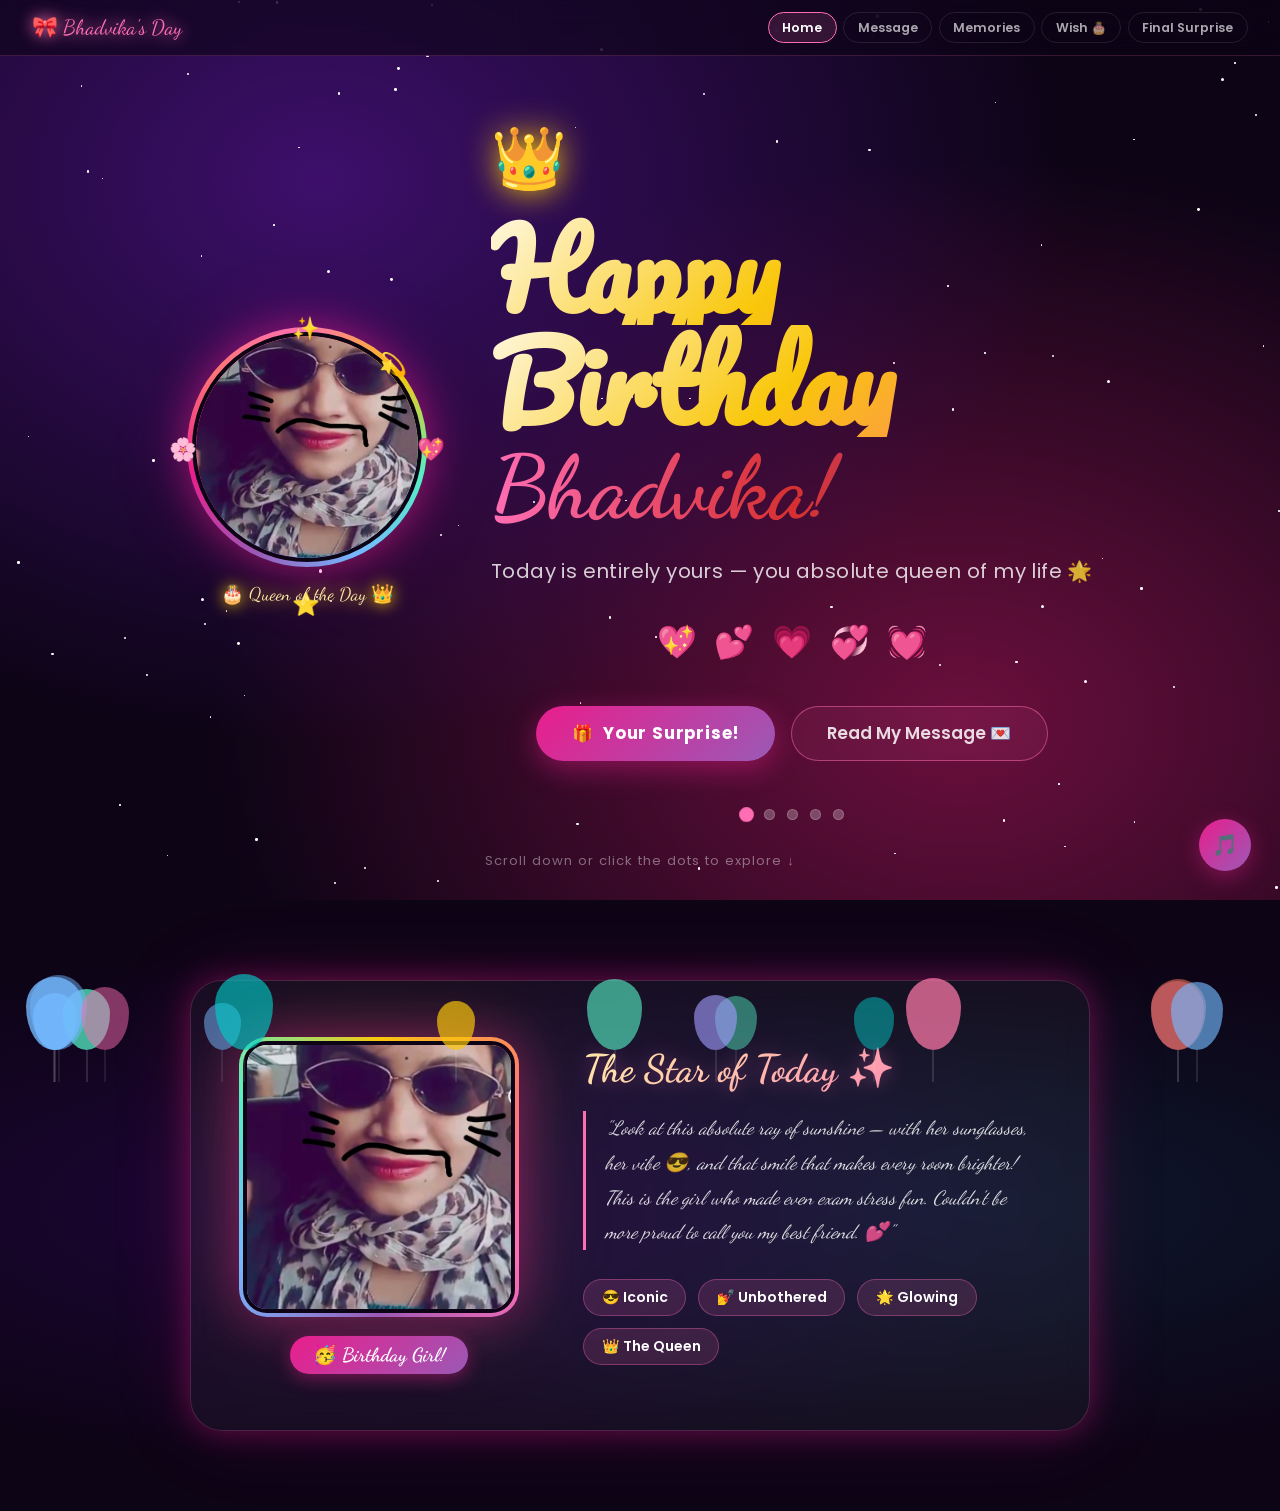
==== index.html @ 99df0515 "Initial commit for Bhadvika birthday site" ====
<!DOCTYPE html>
<html lang="en">
<head>
  <meta charset="UTF-8"/>
  <meta name="viewport" content="width=device-width, initial-scale=1.0"/>
  <title>Happy Birthday Bhadvika! 🎂</title>
  <meta name="description" content="A magical birthday surprise for the most amazing bestie — Happy Birthday Bhadvika!"/>
  <link rel="stylesheet" href="shared.css"/>
  <link rel="stylesheet" href="index.css"/>
</head>
<body>

  <!-- LOADER -->
  <div id="loader">
    <div class="cake-loader">🎂</div>
    <p class="loader-text">Preparing your surprise...</p>
    <div class="loader-bar"><div class="loader-fill"></div></div>
  </div>

  <canvas id="confettiCanvas"></canvas>
  <div class="balloons" id="balloons"></div>
  <div id="heartsOverlay"></div>

  <!-- TOP NAV -->
  <nav class="top-nav">
    <a href="index.html" class="nav-logo">🎀 Bhadvika's Day</a>
    <div class="nav-links">
      <a href="index.html"     class="nav-link active">Home</a>
      <a href="message.html"   class="nav-link">Message</a>
      <a href="memories.html"  class="nav-link">Memories</a>
      <a href="cake.html"      class="nav-link">Wish 🎂</a>
      <a href="final.html"     class="nav-link">Final Surprise</a>
    </div>
  </nav>

  <!-- HERO -->
  <section class="hero page-wrapper">
    <div class="stars-bg"></div>

    <div class="hero-layout">

      <!-- Photo frame -->
      <div class="photo-frame-wrap animate-on-scroll">
        <div class="photo-ring">
          <div class="photo-ring-inner">
            <img src="bhadvika.jpg" alt="Bhadvika" class="bhadvika-photo"/>
          </div>
        </div>
        <div class="photo-sparkles">
          <span class="ps ps1">✨</span>
          <span class="ps ps2">💖</span>
          <span class="ps ps3">⭐</span>
          <span class="ps ps4">🌸</span>
          <span class="ps ps5">💫</span>
        </div>
        <div class="photo-caption">🎂 Queen of the Day 👑</div>
      </div>

    <div class="hero-content">
      <div class="crown">👑</div>

      <h1 class="main-title">
        <span class="t-happy">Happy</span>
        <span class="t-birthday">Birthday</span>
        <span class="t-name">Bhadvika!</span>
      </h1>

      <p class="hero-sub">Today is entirely yours — you absolute queen of my life 🌟</p>

      <div class="hearts-row">
        <span>💖</span><span>💕</span><span>💗</span><span>💞</span><span>💓</span>
      </div>

      <div class="btn-group">
        <button class="cta-primary" onclick="openSurprise()">
          🎁 &nbsp;Your Surprise!
        </button>
        <a href="message.html" class="cta-secondary">
          Read My Message 💌
        </a>
      </div>

      <div class="page-dots">
        <span class="dot active"></span>
        <span class="dot" onclick="location.href='message.html'"></span>
        <span class="dot" onclick="location.href='memories.html'"></span>
        <span class="dot" onclick="location.href='cake.html'"></span>
        <span class="dot" onclick="location.href='final.html'"></span>
      </div>
    </div>
    </div><!-- end hero-layout -->

    <div class="scroll-hint">Scroll down or click the dots to explore ↓</div>
  </section>

  <!-- PHOTO SHOWCASE SECTION -->
  <section class="photo-section">
    <div class="stars-bg"></div>
    <div class="photo-showcase glass-card">
      <div class="showcase-left">
        <div class="showcase-frame">
          <div class="showcase-ring">
            <img src="bhadvika.jpg" alt="Bhadvika" class="showcase-photo"/>
          </div>
          <div class="showcase-badge">🥳 Birthday Girl!</div>
        </div>
      </div>
      <div class="showcase-right">
        <h2 class="showcase-title">The Star of Today ✨</h2>
        <p class="showcase-quote">
          "Look at this absolute ray of sunshine — with her sunglasses,
          her vibe 😎, and that smile that makes every room brighter!
          This is the girl who made even exam stress fun. Couldn't be
          more proud to call you my best friend. 💕"
        </p>
        <div class="showcase-tags">
          <span>😎 Iconic</span>
          <span>💅 Unbothered</span>
          <span>🌟 Glowing</span>
          <span>👑 The Queen</span>
        </div>
      </div>
    </div>
  </section>

  <!-- SURPRISE MODAL -->
  <div class="modal-overlay" id="modalOverlay" onclick="closeModal()">
    <div class="surprise-modal" onclick="event.stopPropagation()">
      <button class="modal-close" onclick="closeModal()">✕</button>
      <div class="modal-emoji">🎁</div>
      <h2 class="modal-title">Hey Bhadvika!</h2>
      <p class="modal-body">
        Of all the people fate could have placed in front of me during those nerve-wracking exam days,
        it chose you — and for that I'll be forever grateful to the universe. 🌌<br><br>
        You make every ordinary day feel like a celebration. You are the kind of person
        songs are written about, stories are told about, and hearts are full because of.<br><br>
        This little website is my way of screaming to the world — <strong>she deserves every beautiful thing today and always!</strong> 💕
      </p>
      <div class="modal-footer">Happy Birthday, my dearest bestie! 🎂✨💖</div>
    </div>
  </div>

  <button class="music-btn" id="musicBtn" onclick="toggleMusic()" title="Toggle Birthday Music">🎵</button>

  <script src="shared.js"></script>
  <script>
    function openSurprise() {
      document.getElementById("modalOverlay").classList.add("open");
      launchConfetti(6000);
      spawnHearts(28);
    }
    function closeModal() {
      document.getElementById("modalOverlay").classList.remove("open");
    }
    function onPageReady() {
      launchConfetti(5000);
      spawnHearts(20);
    }
    initScrollObserver();
  </script>
</body>
</html>
---- shared.css ----
/* =====================================================
   shared.css — Design Tokens + Global Components
   All 5 pages import this file.
   ===================================================== */

@import url('https://fonts.googleapis.com/css2?family=Dancing+Script:wght@600;700&family=Poppins:wght@300;400;600;700&family=Pacifico&display=swap');

*, *::before, *::after { box-sizing: border-box; margin: 0; padding: 0; }

:root {
  --pink:      #ff6eb4;
  --deep-pink: #e91e8c;
  --purple:    #9b59b6;
  --violet:    #6c3483;
  --gold:      #f9c70a;
  --soft-gold: #ffeaa7;
  --coral:     #ff7675;
  --sky:       #74b9ff;
  --mint:      #55efc4;
  --white:     #ffffff;
  --bg:        #0d0416;
  --bg2:       #1a0b2e;
  --font-fancy: 'Dancing Script', cursive;
  --font-body:  'Poppins', sans-serif;
  --font-title: 'Pacifico', cursive;
  --radius-lg:  24px;
  --radius-xl:  32px;
  --glow-pink:  0 0 30px rgba(233,30,140,0.35), 0 0 80px rgba(233,30,140,0.15);
  --glow-gold:  0 0 30px rgba(249,199,10,0.35),  0 0 80px rgba(249,199,10,0.12);
}

html { scroll-behavior: smooth; }

body {
  font-family: var(--font-body);
  background: var(--bg);
  color: var(--white);
  overflow-x: hidden;
  min-height: 100vh;
}

::-webkit-scrollbar { width: 5px; }
::-webkit-scrollbar-track { background: #110520; }
::-webkit-scrollbar-thumb { background: var(--pink); border-radius: 99px; }

/* ── CANVAS (confetti) ───────────────────────────── */
#confettiCanvas {
  position: fixed; inset: 0;
  pointer-events: none; z-index: 200;
  width: 100%; height: 100%;
}

/* ── LOADER ──────────────────────────────────────── */
#loader {
  position: fixed; inset: 0; z-index: 9999;
  background: radial-gradient(ellipse at center, #1a0b2e 0%, var(--bg) 100%);
  display: flex; align-items: center; justify-content: center;
  flex-direction: column; gap: 1.4rem;
  transition: opacity .5s, visibility .5s;
}
#loader.hidden { opacity: 0; visibility: hidden; pointer-events: none; }
.cake-loader { font-size: 4.5rem; animation: loaderPop .75s ease-in-out infinite alternate; }
@keyframes loaderPop {
  from { transform: scale(1) rotate(-6deg); }
  to   { transform: scale(1.2) rotate(6deg); }
}
.loader-text {
  font-family: var(--font-fancy); font-size: 1.3rem;
  color: var(--soft-gold); letter-spacing: 1px;
}
.loader-bar { width: 200px; height: 5px; background: rgba(255,255,255,.1); border-radius: 99px; overflow: hidden; }
.loader-fill {
  height: 100%;
  background: linear-gradient(90deg, var(--pink), var(--gold), var(--mint));
  animation: barFill 1.8s ease forwards;
}
@keyframes barFill { from { width: 0; } to { width: 100%; } }

/* ── FLOATING BALLOONS ───────────────────────────── */
.balloons { position: fixed; inset: 0; pointer-events: none; z-index: 3; }
.balloon {
  position: absolute; bottom: -150px;
  border-radius: 50% 50% 50% 50% / 40% 40% 60% 60%;
  animation: floatUp linear infinite;
}
.balloon::after {
  content: ''; position: absolute; bottom: -32px; left: 50%;
  transform: translateX(-50%); width: 1px; height: 32px;
  background: rgba(255,255,255,.35);
}
@keyframes floatUp {
  0%   { transform: translateY(0)    rotate(-5deg); opacity: .85; }
  50%  { transform: translateY(-50vh) rotate(5deg); }
  100% { transform: translateY(-115vh) rotate(-3deg); opacity: 0; }
}

/* ── HEARTS OVERLAY ──────────────────────────────── */
#heartsOverlay { position: fixed; inset: 0; pointer-events: none; z-index: 50; overflow: hidden; }
.floating-heart {
  position: absolute; pointer-events: none;
  animation: riseHeart linear forwards;
}
@keyframes riseHeart {
  0%   { transform: translateY(0) scale(1)   rotate(0);   opacity: 1; }
  100% { transform: translateY(-110vh) scale(1.4) rotate(25deg); opacity: 0; }
}

/* ── TOP NAV BAR ─────────────────────────────────── */
.top-nav {
  position: fixed; top: 0; left: 0; right: 0; z-index: 500;
  display: flex; align-items: center; justify-content: space-between;
  padding: .75rem 2rem;
  background: rgba(13,4,22,0.6);
  backdrop-filter: blur(16px);
  border-bottom: 1px solid rgba(255,110,180,.18);
}
.nav-logo {
  font-family: var(--font-fancy); font-size: 1.3rem;
  color: var(--pink); text-decoration: none;
  filter: drop-shadow(0 0 8px var(--pink));
}
.nav-links { display: flex; gap: .4rem; flex-wrap: wrap; }
.nav-link {
  font-size: .78rem; font-weight: 600; padding: .35rem .85rem;
  border-radius: 99px; text-decoration: none;
  color: rgba(255,255,255,.65);
  border: 1px solid rgba(255,255,255,.1);
  transition: color .2s, border-color .2s, background .2s;
}
.nav-link:hover, .nav-link.active {
  color: var(--white);
  border-color: var(--pink);
  background: rgba(255,110,180,.15);
}

/* ── PAGE TRANSITION WRAPPER ─────────────────────── */
.page-wrapper {
  padding-top: 56px; /* nav height */
  min-height: 100vh;
}

/* ── MUSIC BTN ───────────────────────────────────── */
.music-btn {
  position: fixed; bottom: 1.8rem; right: 1.8rem; z-index: 500;
  width: 52px; height: 52px; border-radius: 50%;
  background: linear-gradient(135deg, var(--deep-pink), var(--purple));
  border: none; font-size: 1.3rem; cursor: pointer;
  box-shadow: 0 6px 22px rgba(233,30,140,.4);
  display: flex; align-items: center; justify-content: center;
  transition: transform .2s, box-shadow .2s;
}
.music-btn:hover { transform: scale(1.15); }
.music-btn.playing { animation: musicGlow 1s ease infinite; }
@keyframes musicGlow {
  0%,100% { box-shadow: 0 6px 22px rgba(233,30,140,.4); }
  50%      { box-shadow: 0 0 36px rgba(233,30,140,.85), 0 0 70px rgba(233,30,140,.25); }
}

/* ── PAGE NAV ARROWS ─────────────────────────────── */
.page-nav-row {
  display: flex; justify-content: center; gap: 1.2rem;
  padding: 2.5rem 1rem 4rem;
}
.page-nav-btn {
  font-family: var(--font-body); font-size: .92rem; font-weight: 700;
  padding: .8rem 2rem; border-radius: 50px; border: none; cursor: pointer;
  letter-spacing: .5px;
  transition: transform .2s, box-shadow .2s;
  text-decoration: none; display: inline-flex; align-items: center; gap: .5rem;
}
.page-nav-btn.prev {
  background: rgba(255,255,255,.07);
  border: 1px solid rgba(255,255,255,.15);
  color: rgba(255,255,255,.75);
}
.page-nav-btn.next {
  background: linear-gradient(135deg, var(--deep-pink), var(--purple));
  color: white;
  box-shadow: 0 6px 24px rgba(233,30,140,.4);
}
.page-nav-btn:hover { transform: translateY(-3px) scale(1.04); }
.page-nav-btn.next:hover { box-shadow: 0 10px 34px rgba(233,30,140,.6); }

/* ── SECTION TITLE ───────────────────────────────── */
.section-title {
  font-family: var(--font-fancy);
  font-size: clamp(1.9rem, 5vw, 3rem);
  text-align: center;
  background: linear-gradient(135deg, var(--soft-gold), var(--pink));
  -webkit-background-clip: text; -webkit-text-fill-color: transparent; background-clip: text;
  margin-bottom: 2.5rem;
  filter: drop-shadow(0 0 12px rgba(255,110,180,.4));
}

/* ── GLASS CARD ──────────────────────────────────── */
.glass-card {
  background: rgba(255,255,255,.04);
  border: 1px solid rgba(255,110,180,.22);
  border-radius: var(--radius-xl);
  backdrop-filter: blur(14px);
  box-shadow: var(--glow-pink);
}

/* ── KEYFRAME UTILITIES ──────────────────────────── */
@keyframes fadeInUp   { from { opacity:0; transform:translateY(28px); } to { opacity:1; transform:none; } }
@keyframes slideDown  { from { opacity:0; transform:translateY(-28px); } to { opacity:1; transform:none; } }
@keyframes popIn      { from { transform:scale(.4); opacity:0; } to { transform:scale(1); opacity:1; } }
@keyframes pulseGlow  {
  0%,100% { filter:brightness(1) drop-shadow(0 0 6px var(--pink)); }
  50%      { filter:brightness(1.3) drop-shadow(0 0 22px var(--pink)); }
}
@keyframes bounce {
  0%,100% { transform:translateY(0); }
  50%      { transform:translateY(-10px); }
}
@keyframes swing {
  0%,100% { transform:translateY(0) rotate(0); }
  25%      { transform:translateY(-10px) rotate(-8deg); }
  75%      { transform:translateY(-5px) rotate(8deg); }
}
@keyframes twinkle {
  0%,100% { opacity:.2; transform:scale(1); }
  50%      { opacity:1; transform:scale(1.5); }
}
@keyframes heartPop {
  0%,100% { transform:scale(1); }
  50%      { transform:scale(1.45) rotate(8deg); }
}

/* ── STAR DOTS ───────────────────────────────────── */
.stars-bg { position:absolute; inset:0; pointer-events:none; overflow:hidden; }
.star-dot {
  position:absolute; background:white; border-radius:50%;
  animation: twinkle linear infinite;
}

/* ── RESPONSIVE ──────────────────────────────────── */
@media (max-width:600px) {
  .top-nav { padding: .6rem 1rem; }
  .nav-links { gap: .25rem; }
  .nav-link { font-size: .7rem; padding: .3rem .65rem; }
  .page-nav-row { flex-direction: column; align-items: center; }
}
---- index.css ----
/* index.css — Hero page specific styles */

.hero {
  min-height: 100vh;
  display: flex; flex-direction: column;
  align-items: center; justify-content: center;
  position: relative; overflow: hidden; text-align: center;
  padding: 5rem 2rem 3rem;
  background:
    radial-gradient(ellipse at 25% 20%, #3d0f6b 0%, transparent 55%),
    radial-gradient(ellipse at 75% 80%, #6b0f3d 0%, transparent 55%),
    var(--bg);
}

/* Side-by-side layout: photo left, text right */
.hero-layout {
  display: flex;
  align-items: center;
  justify-content: center;
  gap: 4rem;
  width: 100%;
  max-width: 1100px;
  position: relative; z-index: 2;
}

.hero-content { position: relative; z-index: 2; text-align: left; }

/* ── HERO PHOTO RING ──────────────────────────────── */
.photo-frame-wrap {
  position: relative;
  display: flex; flex-direction: column;
  align-items: center; gap: 1rem;
  flex-shrink: 0;
}

.photo-ring {
  width: 240px; height: 240px;
  border-radius: 50%;
  padding: 5px;
  background: conic-gradient(
    var(--pink), var(--gold), var(--mint), var(--sky),
    var(--purple), var(--deep-pink), var(--coral), var(--pink)
  );
  animation: spinRing 3.5s linear infinite;
  box-shadow: 0 0 40px rgba(233,30,140,.55), 0 0 80px rgba(233,30,140,.2);
}
@keyframes spinRing {
  from { transform: rotate(0deg); }
  to   { transform: rotate(360deg); }
}

.photo-ring-inner {
  width: 100%; height: 100%;
  border-radius: 50%;
  overflow: hidden;
  border: 4px solid var(--bg);
  animation: spinRing 3.5s linear infinite reverse; /* counter-rotate to keep photo upright */
}

.bhadvika-photo {
  width: 100%; height: 100%;
  object-fit: cover;
  border-radius: 50%;
  display: block;
}

/* Floating sparkles around photo */
.photo-sparkles { position: absolute; inset: 0; pointer-events: none; }
.ps {
  position: absolute; font-size: 1.4rem;
  animation: orbitSpark linear infinite;
  transform-origin: 120px 120px;
}
.ps1 { animation-duration: 4s;   animation-delay: 0s;   top: -16px; left: 105px; }
.ps2 { animation-duration: 5s;   animation-delay: .6s;  top: 105px; right: -18px; }
.ps3 { animation-duration: 4.5s; animation-delay: 1.2s; bottom: -16px; left: 105px; }
.ps4 { animation-duration: 6s;   animation-delay: 1.8s; top: 105px; left: -18px; }
.ps5 { animation-duration: 3.5s; animation-delay: 2.4s; top: 20px;  right: 20px; }
@keyframes orbitSpark {
  0%,100% { transform: scale(1);    opacity: .9; }
  50%      { transform: scale(1.35); opacity: 1;  }
}

.photo-caption {
  font-family: var(--font-fancy); font-size: 1.15rem;
  color: var(--soft-gold);
  filter: drop-shadow(0 0 8px var(--gold));
  animation: pulseGlow 2s ease infinite;
}

/* ── PHOTO SHOWCASE SECTION ───────────────────────── */
.photo-section {
  padding: 5rem 2rem;
  display: flex; align-items: center; justify-content: center;
  position: relative;
  background:
    radial-gradient(ellipse at 30% 50%, #1f063a 0%, transparent 60%),
    radial-gradient(ellipse at 70% 50%, #0d1a2e 0%, transparent 60%),
    var(--bg);
}

.photo-showcase {
  display: flex; align-items: center; gap: 4rem;
  max-width: 900px; width: 100%;
  padding: 3.5rem 3rem;
}

.showcase-left { flex-shrink: 0; position: relative; }

.showcase-frame {
  display: flex; flex-direction: column;
  align-items: center; gap: 1.2rem;
}

.showcase-ring {
  width: 280px; height: 280px;
  border-radius: 28px;
  padding: 4px;
  background: conic-gradient(
    var(--gold), var(--coral), var(--pink), var(--purple),
    var(--sky), var(--mint), var(--gold)
  );
  box-shadow: 0 0 50px rgba(233,30,140,.45), 0 0 100px rgba(249,199,10,.15);
  animation: spinRing 4s linear infinite;
}
.showcase-ring > img,
.showcase-photo {
  width: 100%; height: 100%;
  object-fit: cover;
  border-radius: 24px;
  border: 4px solid var(--bg);
  display: block;
  /* counter rotate to keep photo upright */
  animation: spinRing 4s linear infinite reverse;
}

.showcase-badge {
  font-family: var(--font-fancy); font-size: 1.2rem;
  padding: .45rem 1.4rem; border-radius: 50px;
  background: linear-gradient(135deg, var(--deep-pink), var(--purple));
  color: white; font-weight: 700;
  box-shadow: 0 4px 18px rgba(233,30,140,.45);
  animation: bounce 2s ease infinite;
}

.showcase-right { flex: 1; text-align: left; }

.showcase-title {
  font-family: var(--font-fancy);
  font-size: clamp(1.6rem, 3.5vw, 2.4rem);
  background: linear-gradient(135deg, var(--soft-gold), var(--pink));
  -webkit-background-clip: text; -webkit-text-fill-color: transparent; background-clip: text;
  margin-bottom: 1.2rem;
  filter: drop-shadow(0 0 10px rgba(255,110,180,.4));
}

.showcase-quote {
  font-family: var(--font-fancy);
  font-size: clamp(1rem, 2vw, 1.2rem);
  color: rgba(255,255,255,.85);
  line-height: 1.8;
  margin-bottom: 1.8rem;
  border-left: 3px solid var(--pink);
  padding-left: 1.2rem;
  font-style: italic;
}

.showcase-tags {
  display: flex; flex-wrap: wrap; gap: .75rem;
}
.showcase-tags span {
  font-size: .88rem; font-weight: 600;
  padding: .45rem 1.1rem; border-radius: 50px;
  background: rgba(255,110,180,.15);
  border: 1px solid rgba(255,110,180,.35);
  color: white;
  transition: transform .2s, background .2s;
  cursor: default;
}
.showcase-tags span:hover {
  transform: translateY(-4px) scale(1.07);
  background: rgba(255,110,180,.32);
}

/* Responsive */
@media (max-width: 750px) {
  .hero-layout    { flex-direction: column; gap: 2rem; }
  .hero-content   { text-align: center; }
  .photo-ring     { width: 180px; height: 180px; }
  .ps             { transform-origin: 90px 90px; }
  .photo-showcase { flex-direction: column; gap: 2rem; padding: 2rem 1.5rem; }
  .showcase-ring  { width: 220px; height: 220px; }
  .showcase-right { text-align: center; }
  .showcase-tags  { justify-content: center; }
}

.crown {
  font-size: 3.8rem;
  display: block; margin-bottom: .6rem;
  filter: drop-shadow(0 0 16px var(--gold));
  animation: bounce 1.6s ease-in-out infinite;
}

/* Title */
.main-title {
  display: flex; flex-direction: column;
  line-height: 1.08; margin-bottom: 1.2rem;
}
.t-happy, .t-birthday {
  font-family: var(--font-title);
  font-size: clamp(3.2rem, 10vw, 6.5rem);
  background: linear-gradient(135deg, #fff8e1, var(--gold), var(--coral));
  -webkit-background-clip: text; -webkit-text-fill-color: transparent; background-clip: text;
}
.t-happy    { animation: slideDown .8s ease both; }
.t-birthday { animation: slideDown .8s ease .25s both; }
.t-name {
  font-family: var(--font-fancy);
  font-size: clamp(2.8rem, 9vw, 5.5rem);
  background: linear-gradient(90deg, var(--pink), #d63031, var(--purple));
  -webkit-background-clip: text; -webkit-text-fill-color: transparent; background-clip: text;
  animation: pulseGlow 2.2s ease infinite, fadeInUp .9s ease .5s both;
  display: block; margin-top: .25rem;
}

.hero-sub {
  font-size: clamp(.95rem, 2.2vw, 1.25rem);
  color: rgba(255,255,255,.8);
  margin-bottom: 2rem;
  letter-spacing: .4px;
  animation: fadeInUp .9s ease .7s both;
}

/* Animated hearts row */
.hearts-row {
  display: flex; gap: 1.1rem; justify-content: center;
  font-size: 2rem; margin-bottom: 2.5rem;
  animation: fadeInUp .9s ease .85s both;
}
.hearts-row span { display: inline-block; animation: heartPop 1.4s ease-in-out infinite; }
.hearts-row span:nth-child(1){animation-delay:0s}
.hearts-row span:nth-child(2){animation-delay:.18s}
.hearts-row span:nth-child(3){animation-delay:.36s}
.hearts-row span:nth-child(4){animation-delay:.54s}
.hearts-row span:nth-child(5){animation-delay:.72s}

/* Buttons */
.btn-group {
  display: flex; gap: 1rem; justify-content: center; flex-wrap: wrap;
  margin-bottom: 3rem;
  animation: fadeInUp .9s ease 1.05s both;
}
.cta-primary {
  font-family: var(--font-body); font-size: 1.05rem; font-weight: 700;
  padding: .85rem 2.2rem; border: none; border-radius: 50px; cursor: pointer;
  background: linear-gradient(135deg, var(--deep-pink), var(--purple));
  color: white; letter-spacing: .8px; position: relative; overflow: hidden;
  box-shadow: 0 8px 28px rgba(233,30,140,.45);
  transition: transform .2s, box-shadow .2s;
}
.cta-primary:hover { transform: translateY(-4px) scale(1.05); box-shadow: 0 14px 40px rgba(233,30,140,.65); }
.cta-primary:active { transform: scale(.97); }

.cta-secondary {
  font-family: var(--font-body); font-size: 1.05rem; font-weight: 600;
  padding: .85rem 2.2rem; border-radius: 50px; text-decoration: none;
  border: 1.5px solid rgba(255,110,180,.5); color: rgba(255,255,255,.85);
  background: rgba(255,110,180,.08);
  transition: background .2s, border-color .2s, transform .2s;
  display: inline-block;
}
.cta-secondary:hover { background: rgba(255,110,180,.2); border-color: var(--pink); transform: translateY(-3px); }

/* Nav dots */
.page-dots {
  display: flex; gap: .75rem; justify-content: center;
}
.dot {
  width: 11px; height: 11px; border-radius: 50%;
  background: rgba(255,255,255,.25);
  border: 1.5px solid rgba(255,255,255,.2);
  cursor: pointer; transition: background .25s, transform .25s;
}
.dot.active { background: var(--pink); transform: scale(1.35); border-color: var(--pink); }
.dot:hover:not(.active) { background: rgba(255,110,180,.45); }

/* Scroll hint */
.scroll-hint {
  position: absolute; bottom: 1.8rem;
  font-size: .82rem; color: rgba(255,255,255,.4); letter-spacing: 1px;
  animation: bounce 2s ease infinite;
}

/* ── MODAL ────────────────────────────────────────── */
.modal-overlay {
  position: fixed; inset: 0; z-index: 1000;
  background: rgba(0,0,0,.75); backdrop-filter: blur(10px);
  display: flex; align-items: center; justify-content: center; padding: 1.5rem;
  opacity: 0; visibility: hidden; transition: opacity .4s, visibility .4s;
}
.modal-overlay.open { opacity: 1; visibility: visible; }
.surprise-modal {
  max-width: 520px; width: 100%;
  background: linear-gradient(135deg, #2d0b4e, #1a0b2e);
  border: 1px solid rgba(255,110,180,.5);
  border-radius: 28px; padding: 3rem 2.5rem; text-align: center;
  position: relative; box-shadow: 0 0 80px rgba(233,30,140,.3);
  transform: scale(.82); transition: transform .45s cubic-bezier(.34,1.56,.64,1);
}
.modal-overlay.open .surprise-modal { transform: scale(1); }
.modal-close {
  position: absolute; top: 1rem; right: 1.4rem;
  background: rgba(255,255,255,.1); border: none; color: white;
  width: 34px; height: 34px; border-radius: 50%;
  font-size: .9rem; cursor: pointer; transition: background .2s;
}
.modal-close:hover { background: rgba(255,110,180,.3); }
.modal-emoji { font-size: 4rem; margin-bottom: 1rem; animation: bounce 1s ease infinite; }
.modal-title {
  font-family: var(--font-title); font-size: 2rem; color: var(--gold); margin-bottom: 1.2rem;
}
.modal-body {
  font-size: .97rem; line-height: 1.85; color: rgba(255,255,255,.87); margin-bottom: 1.5rem;
}
.modal-footer {
  font-family: var(--font-fancy); font-size: 1.35rem; color: var(--pink);
  animation: pulseGlow 2s ease infinite;
}
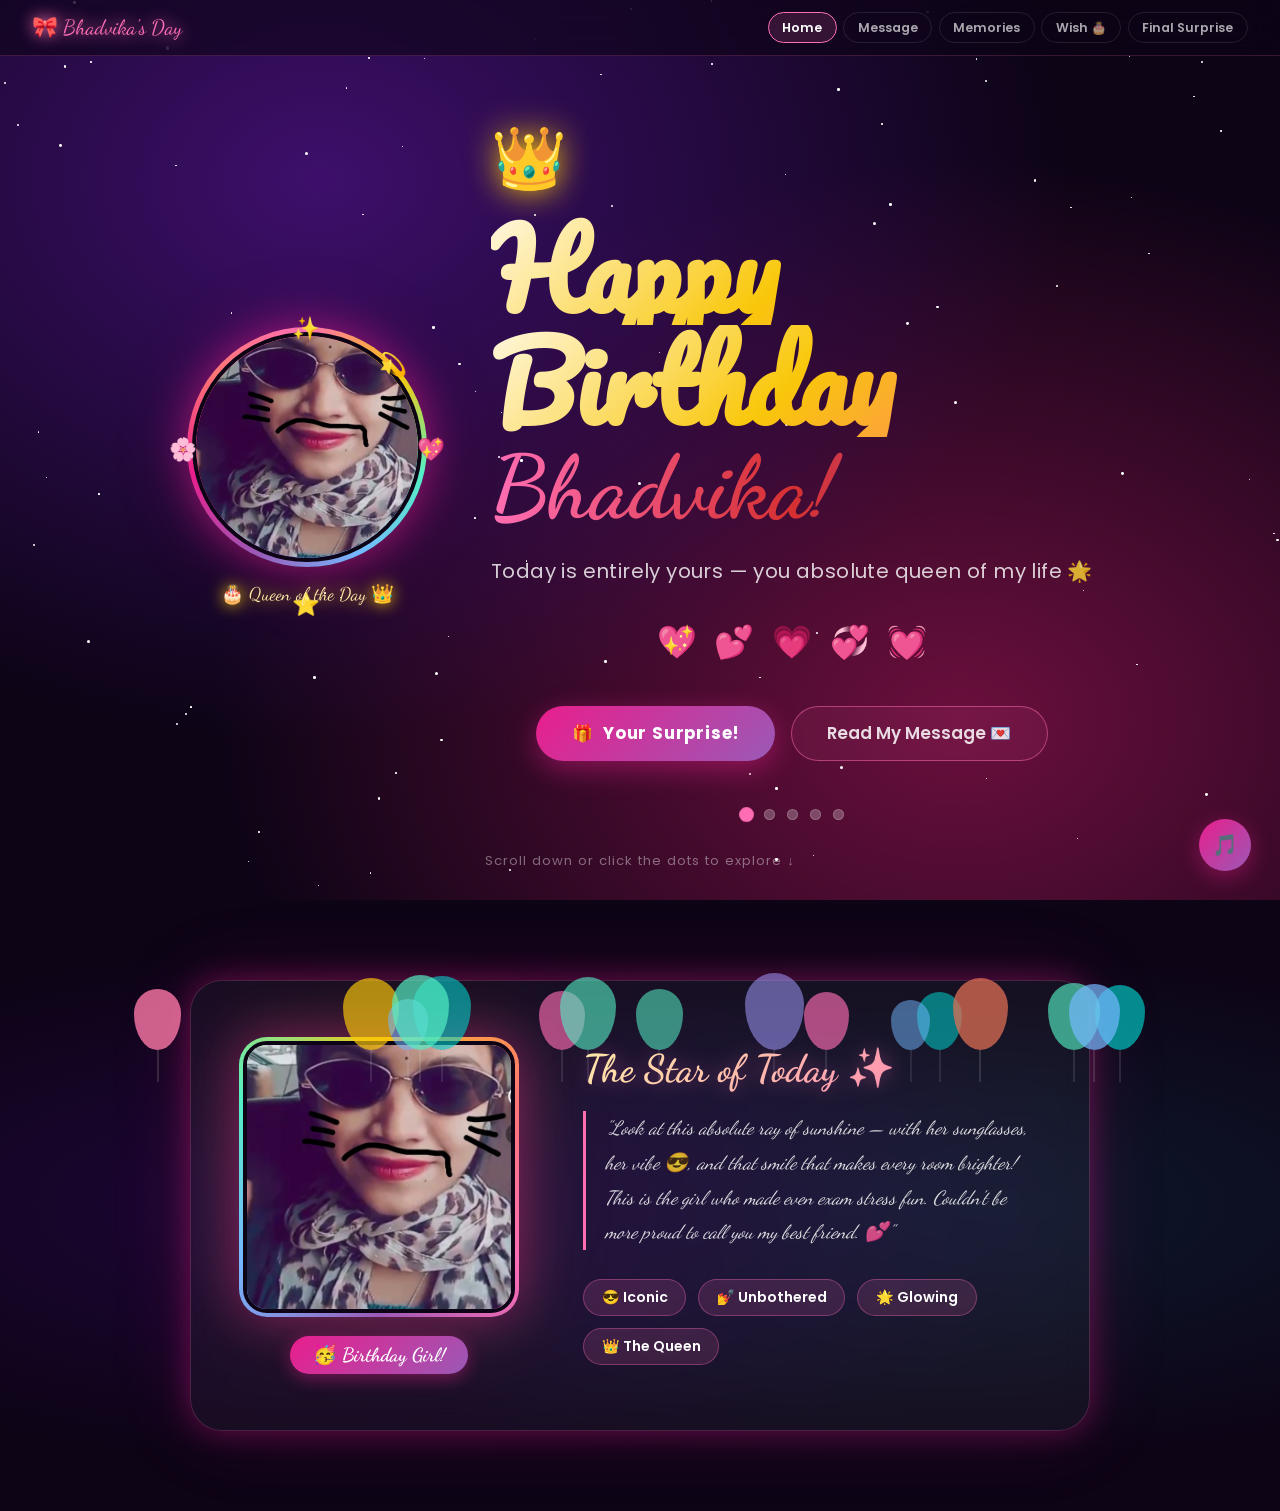
==== commit 7d262460: "Fixed mobile shaking and modal close button" ====
--- a/index.html
+++ b/index.html
@@ -125,8 +125,8 @@
 
   <!-- SURPRISE MODAL -->
   <div class="modal-overlay" id="modalOverlay" onclick="closeModal()">
+    <button class="modal-close" onclick="closeModal()" title="Close">✕</button>
     <div class="surprise-modal" onclick="event.stopPropagation()">
-      <button class="modal-close" onclick="closeModal()">✕</button>
       <div class="modal-emoji">🎁</div>
       <h2 class="modal-title">Hey Bhadvika!</h2>
       <p class="modal-body">
--- a/shared.css
+++ b/shared.css
@@ -29,13 +29,15 @@
   --glow-gold:  0 0 30px rgba(249,199,10,0.35),  0 0 80px rgba(249,199,10,0.12);
 }
 
-html { scroll-behavior: smooth; }
+html { scroll-behavior: smooth; overflow-x: hidden; width: 100vw; }
 
 body {
   font-family: var(--font-body);
   background: var(--bg);
   color: var(--white);
   overflow-x: hidden;
+  width: 100vw;
+  max-width: 100%;
   min-height: 100vh;
 }
 
--- a/index.css
+++ b/index.css
@@ -300,7 +300,7 @@
 }
 .modal-overlay.open { opacity: 1; visibility: visible; }
 .surprise-modal {
-  max-width: 520px; width: 100%;
+  max-width: 520px; width: 100%; max-height: 85vh; overflow-y: auto;
   background: linear-gradient(135deg, #2d0b4e, #1a0b2e);
   border: 1px solid rgba(255,110,180,.5);
   border-radius: 28px; padding: 3rem 2.5rem; text-align: center;
@@ -309,12 +309,13 @@
 }
 .modal-overlay.open .surprise-modal { transform: scale(1); }
 .modal-close {
-  position: absolute; top: 1rem; right: 1.4rem;
-  background: rgba(255,255,255,.1); border: none; color: white;
-  width: 34px; height: 34px; border-radius: 50%;
-  font-size: .9rem; cursor: pointer; transition: background .2s;
-}
-.modal-close:hover { background: rgba(255,110,180,.3); }
+  position: absolute; top: 1.5rem; right: 1.5rem; z-index: 1010;
+  background: rgba(255,255,255,.15); border: 2px solid rgba(255,110,180,.4); color: white;
+  width: 44px; height: 44px; border-radius: 50%;
+  font-size: 1.2rem; cursor: pointer; transition: background .2s, transform .2s;
+  box-shadow: 0 4px 15px rgba(0,0,0,.5);
+}
+.modal-close:hover { background: rgba(255,110,180,.4); transform: scale(1.1); }
 .modal-emoji { font-size: 4rem; margin-bottom: 1rem; animation: bounce 1s ease infinite; }
 .modal-title {
   font-family: var(--font-title); font-size: 2rem; color: var(--gold); margin-bottom: 1.2rem;
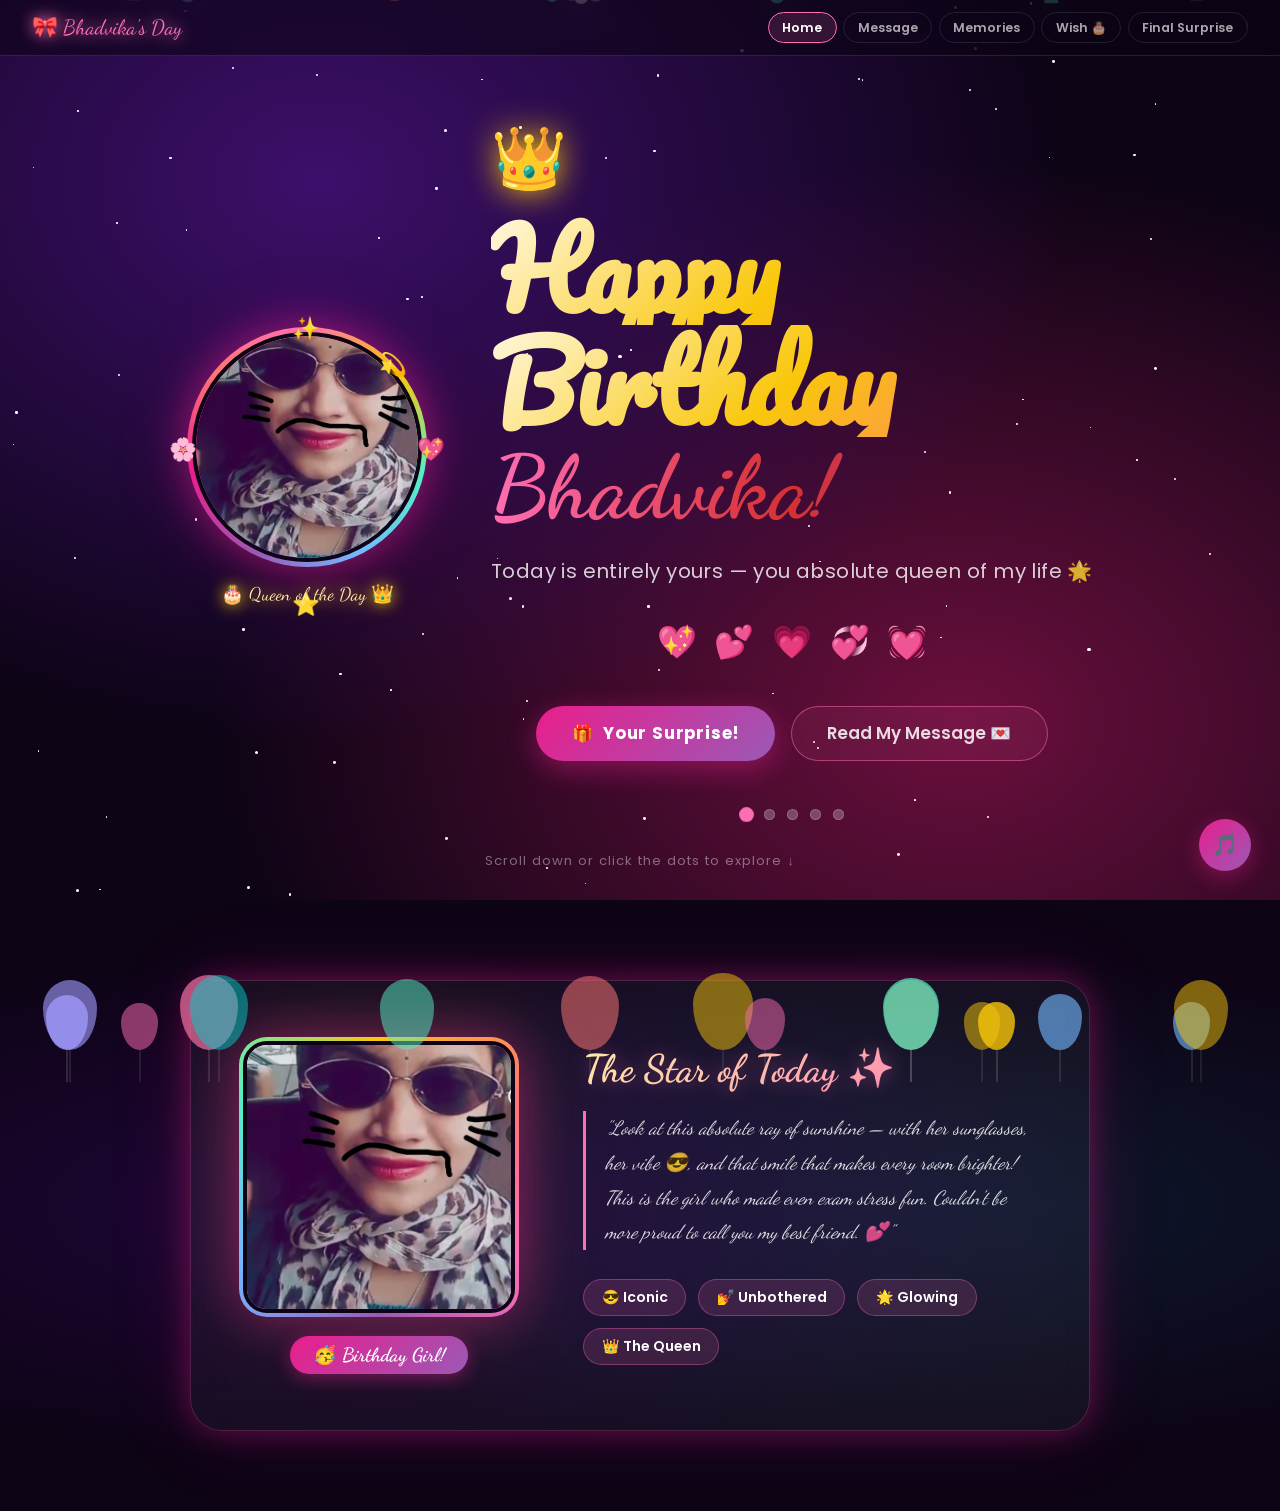
==== commit 2d668d2d: "Cache bust CSS and JS, hardcoded javascript fixes for nav" ====
--- a/index.html
+++ b/index.html
@@ -5,8 +5,8 @@
   <meta name="viewport" content="width=device-width, initial-scale=1.0"/>
   <title>Happy Birthday Bhadvika! 🎂</title>
   <meta name="description" content="A magical birthday surprise for the most amazing bestie — Happy Birthday Bhadvika!"/>
-  <link rel="stylesheet" href="shared.css"/>
-  <link rel="stylesheet" href="index.css"/>
+  <link rel="stylesheet" href="shared.css?v=2"/>
+  <link rel="stylesheet" href="index.css?v=2"/>
 </head>
 <body>
 
@@ -142,7 +142,7 @@
 
   <button class="music-btn" id="musicBtn" onclick="toggleMusic()" title="Toggle Birthday Music">🎵</button>
 
-  <script src="shared.js"></script>
+  <script src="shared.js?v=2"></script>
   <script>
     function openSurprise() {
       document.getElementById("modalOverlay").classList.add("open");
--- a/shared.css
+++ b/shared.css
@@ -29,16 +29,17 @@
   --glow-gold:  0 0 30px rgba(249,199,10,0.35),  0 0 80px rgba(249,199,10,0.12);
 }
 
-html { scroll-behavior: smooth; overflow-x: hidden; width: 100vw; }
+html { scroll-behavior: smooth; overflow-x: hidden; width: 100%; position: relative; }
 
 body {
   font-family: var(--font-body);
   background: var(--bg);
   color: var(--white);
   overflow-x: hidden;
-  width: 100vw;
+  width: 100%;
   max-width: 100%;
   min-height: 100vh;
+  position: relative;
 }
 
 ::-webkit-scrollbar { width: 5px; }
@@ -115,6 +116,10 @@
   background: rgba(13,4,22,0.6);
   backdrop-filter: blur(16px);
   border-bottom: 1px solid rgba(255,110,180,.18);
+  transition: transform .3s ease-in-out, padding .3s, background .3s;
+}
+.top-nav.nav-hidden {
+  transform: translateY(-100%);
 }
 .nav-logo {
   font-family: var(--font-fancy); font-size: 1.3rem;
@@ -238,8 +243,22 @@
 
 /* ── RESPONSIVE ──────────────────────────────────── */
 @media (max-width:600px) {
-  .top-nav { padding: .6rem 1rem; }
-  .nav-links { gap: .25rem; }
-  .nav-link { font-size: .7rem; padding: .3rem .65rem; }
+  .top-nav { 
+    padding: .6rem .5rem; 
+    flex-direction: column; 
+    gap: .5rem; 
+    text-align: center; 
+  }
+  .nav-logo { font-size: 1.15rem; }
+  .nav-links { 
+    gap: .25rem; 
+    justify-content: center; 
+    flex-wrap: wrap; /* CRITICAL for preventing mobile overflow */
+  }
+  .nav-link { font-size: .65rem; padding: .3rem .5rem; margin-bottom: .2rem; }
   .page-nav-row { flex-direction: column; align-items: center; }
-}
+  
+  .page-wrapper {
+    padding-top: 110px; /* Accounts for taller mobile nav bar */
+  }
+}
--- a/index.css
+++ b/index.css
@@ -208,7 +208,7 @@
 }
 .t-happy, .t-birthday {
   font-family: var(--font-title);
-  font-size: clamp(3.2rem, 10vw, 6.5rem);
+  font-size: clamp(2.4rem, 10vw, 6.5rem);
   background: linear-gradient(135deg, #fff8e1, var(--gold), var(--coral));
   -webkit-background-clip: text; -webkit-text-fill-color: transparent; background-clip: text;
 }
@@ -216,7 +216,7 @@
 .t-birthday { animation: slideDown .8s ease .25s both; }
 .t-name {
   font-family: var(--font-fancy);
-  font-size: clamp(2.8rem, 9vw, 5.5rem);
+  font-size: clamp(2.2rem, 9vw, 5.5rem);
   background: linear-gradient(90deg, var(--pink), #d63031, var(--purple));
   -webkit-background-clip: text; -webkit-text-fill-color: transparent; background-clip: text;
   animation: pulseGlow 2.2s ease infinite, fadeInUp .9s ease .5s both;
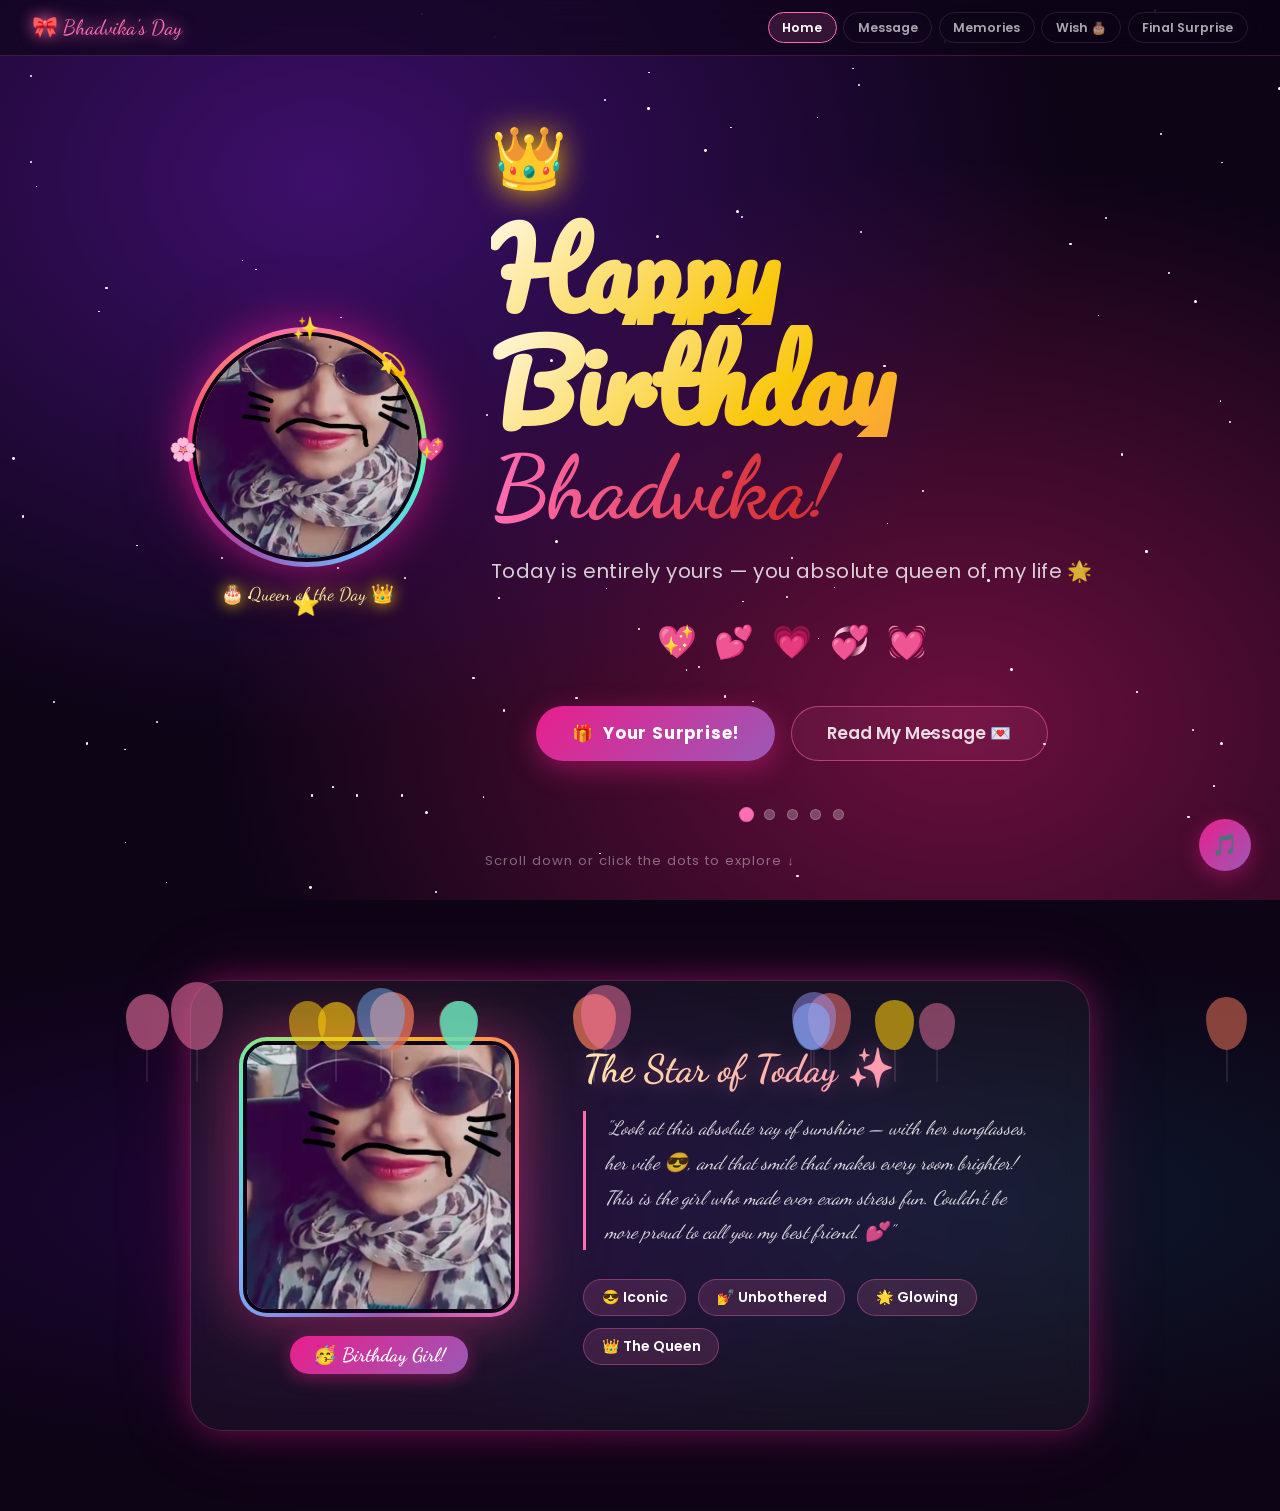
==== commit 775ea5ea: "Update page loader to use Bhadvika photo" ====
--- a/index.html
+++ b/index.html
@@ -12,8 +12,10 @@
 
   <!-- LOADER -->
   <div id="loader">
-    <div class="cake-loader">🎂</div>
-    <p class="loader-text">Preparing your surprise...</p>
+    <div class="loader-photo-ring">
+      <img src="bhadvika.jpg" alt="Opening my heart..." class="loader-photo" />
+    </div>
+    <p class="loader-text">Opening my heart...</p>
     <div class="loader-bar"><div class="loader-fill"></div></div>
   </div>
 
--- a/shared.css
+++ b/shared.css
@@ -62,7 +62,32 @@
   transition: opacity .5s, visibility .5s;
 }
 #loader.hidden { opacity: 0; visibility: hidden; pointer-events: none; }
-.cake-loader { font-size: 4.5rem; animation: loaderPop .75s ease-in-out infinite alternate; }
+
+.loader-photo {
+  width: 130px; height: 130px;
+  border-radius: 50%;
+  object-fit: cover;
+  border: 4px solid var(--bg);
+  box-shadow: 0 0 25px rgba(233,30,140,0.6), 0 0 50px rgba(233,30,140,0.3);
+  animation: pulseLoader 1.5s ease-in-out infinite alternate, spinRing 10s linear infinite;
+}
+
+.loader-photo-ring {
+  padding: 5px;
+  border-radius: 50%;
+  background: conic-gradient(
+    var(--pink), var(--gold), var(--sky), var(--purple), var(--pink)
+  );
+  animation: spinRing 3s linear infinite;
+  display: flex;
+  align-items: center; justify-content: center;
+}
+
+/* Because the ring spins, we counter-spin the photo so it stays upright */
+.loader-photo {
+  animation: spinRing 3s linear infinite reverse, pulseGlow 2s ease-in-out infinite alternate;
+}
+
 @keyframes loaderPop {
   from { transform: scale(1) rotate(-6deg); }
   to   { transform: scale(1.2) rotate(6deg); }
@@ -142,8 +167,10 @@
 
 /* ── PAGE TRANSITION WRAPPER ─────────────────────── */
 .page-wrapper {
-  padding-top: 56px; /* nav height */
+  padding-top: 80px; /* Base nav height for desktop */
   min-height: 100vh;
+  display: flex;
+  flex-direction: column;
 }
 
 /* ── MUSIC BTN ───────────────────────────────────── */
@@ -259,6 +286,6 @@
   .page-nav-row { flex-direction: column; align-items: center; }
   
   .page-wrapper {
-    padding-top: 110px; /* Accounts for taller mobile nav bar */
+    padding-top: 130px; /* Accounts for taller mobile nav bar */
   }
 }
--- a/index.css
+++ b/index.css
@@ -184,7 +184,16 @@
 
 /* Responsive */
 @media (max-width: 750px) {
-  .hero-layout    { flex-direction: column; gap: 2rem; }
+  .hero {
+    padding-top: 130px; /* Room for nav */
+    justify-content: flex-start; /* Prevent top overflow */
+  }
+  .hero-layout    { 
+    flex-direction: column; 
+    gap: 1.5rem; 
+    margin-top: auto; 
+    margin-bottom: auto; 
+  }
   .hero-content   { text-align: center; }
   .photo-ring     { width: 180px; height: 180px; }
   .ps             { transform-origin: 90px 90px; }
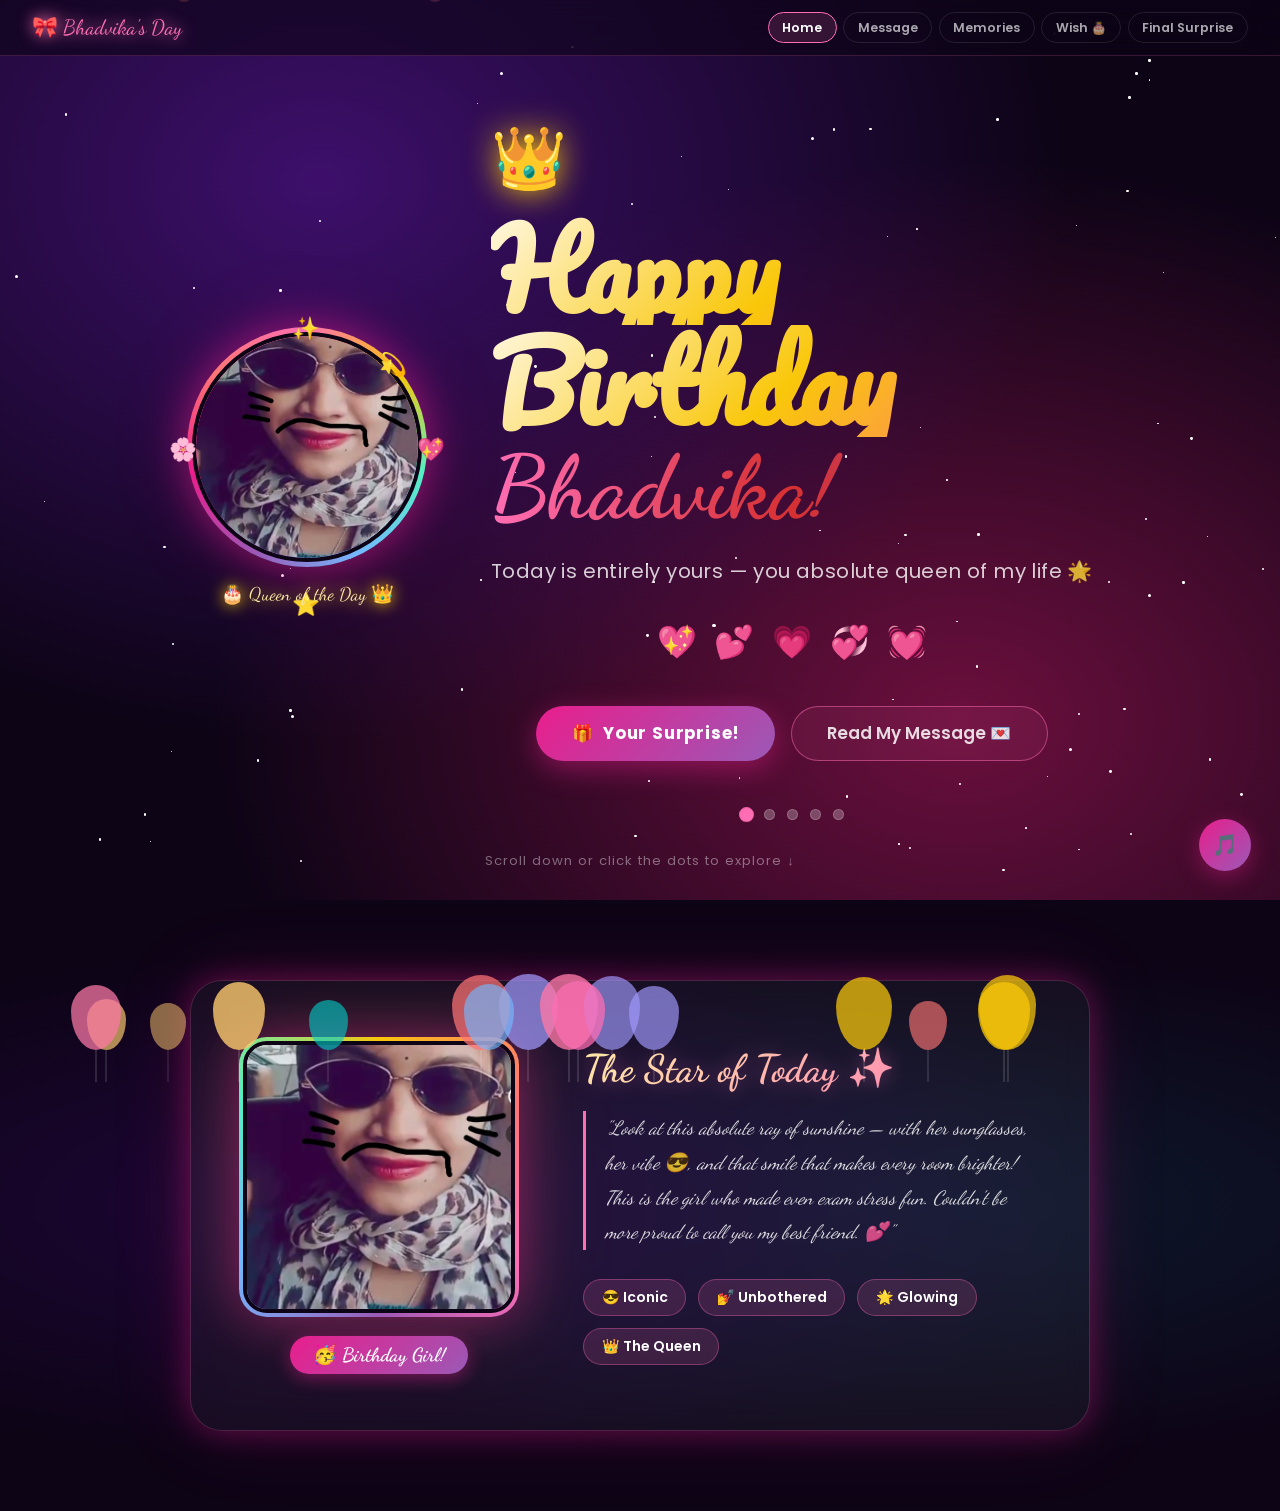
==== commit 1262e4af: "Add smooth loader intercept and fix photo tracking issue" ====
--- a/index.html
+++ b/index.html
@@ -5,15 +5,15 @@
   <meta name="viewport" content="width=device-width, initial-scale=1.0"/>
   <title>Happy Birthday Bhadvika! 🎂</title>
   <meta name="description" content="A magical birthday surprise for the most amazing bestie — Happy Birthday Bhadvika!"/>
-  <link rel="stylesheet" href="shared.css?v=2"/>
-  <link rel="stylesheet" href="index.css?v=2"/>
+  <link rel="stylesheet" href="shared.css?v=3"/>
+  <link rel="stylesheet" href="index.css?v=3"/>
 </head>
 <body>
 
   <!-- LOADER -->
   <div id="loader">
     <div class="loader-photo-ring">
-      <img src="bhadvika.jpg" alt="Opening my heart..." class="loader-photo" />
+      <img src="loader-photo.jpg" alt="Opening my heart..." class="loader-photo" />
     </div>
     <p class="loader-text">Opening my heart...</p>
     <div class="loader-bar"><div class="loader-fill"></div></div>
@@ -144,7 +144,7 @@
 
   <button class="music-btn" id="musicBtn" onclick="toggleMusic()" title="Toggle Birthday Music">🎵</button>
 
-  <script src="shared.js?v=2"></script>
+  <script src="shared.js?v=3"></script>
   <script>
     function openSurprise() {
       document.getElementById("modalOverlay").classList.add("open");
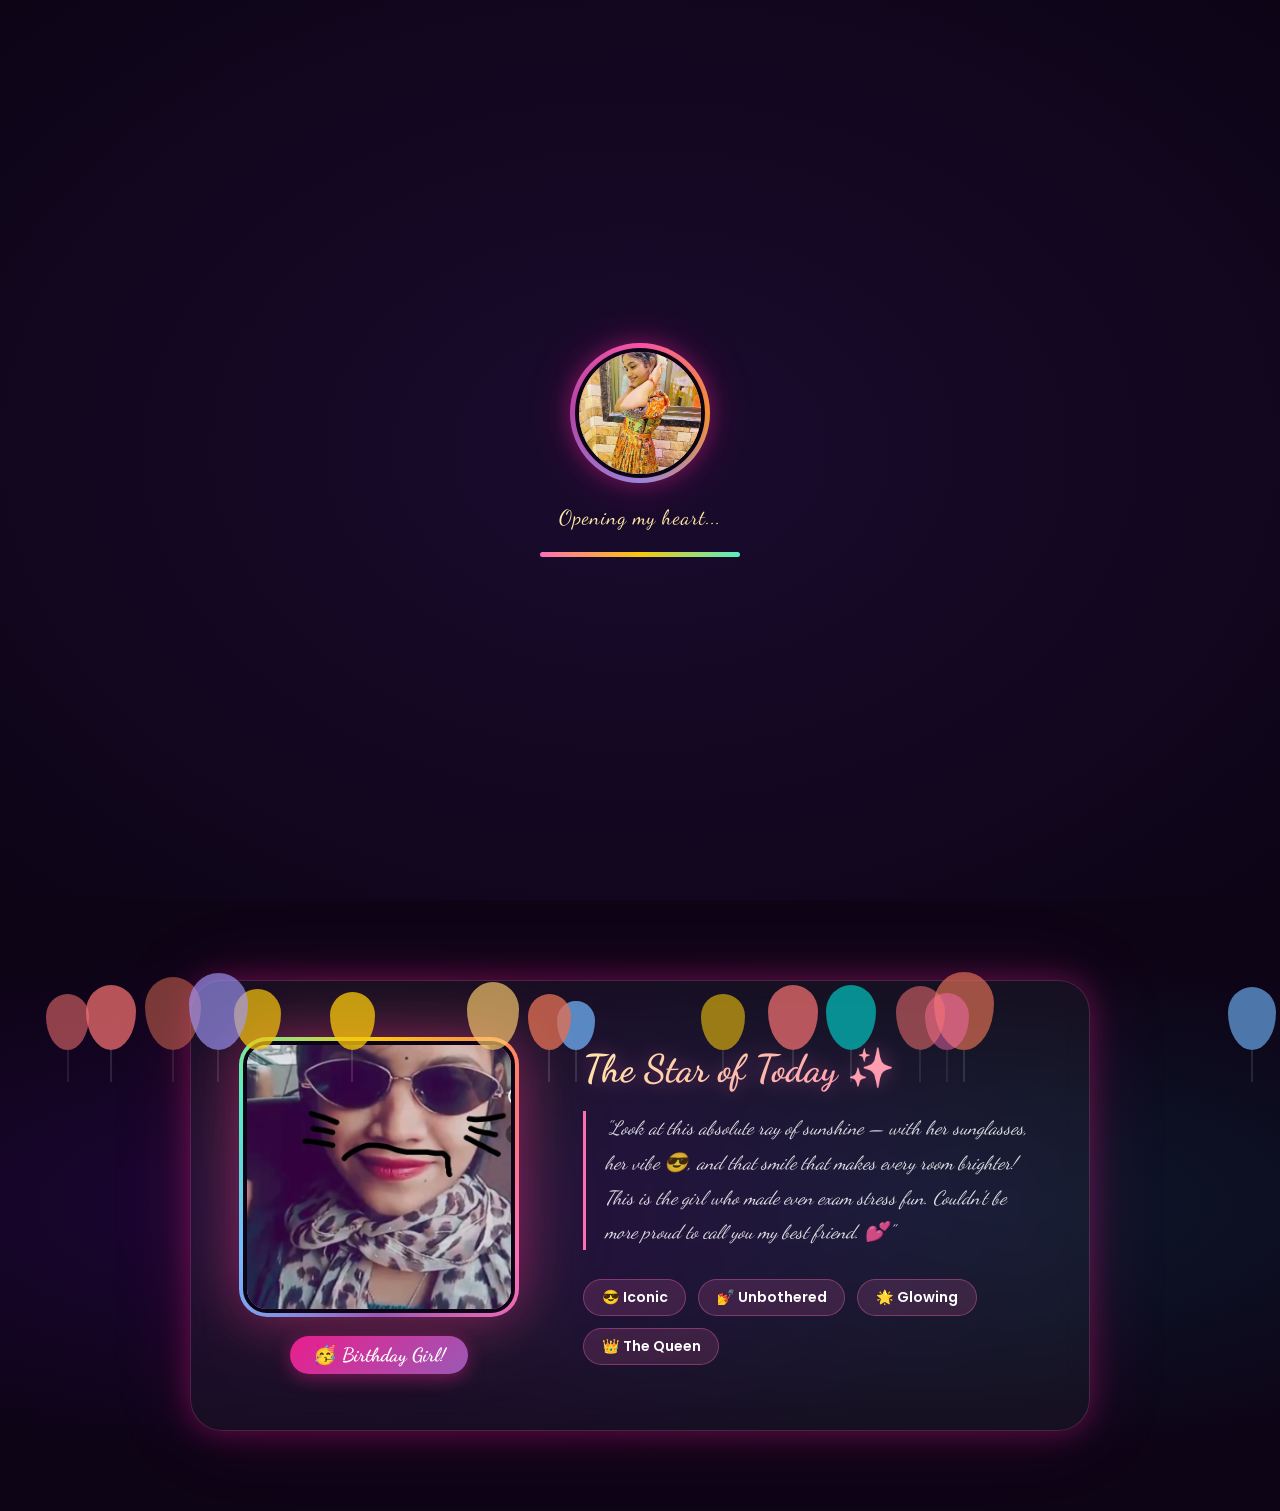
==== commit 65a8c0e7: "Replace all occurrences of Bhadvika with Vedika" ====
--- a/index.html
+++ b/index.html
@@ -3,8 +3,8 @@
 <head>
   <meta charset="UTF-8"/>
   <meta name="viewport" content="width=device-width, initial-scale=1.0"/>
-  <title>Happy Birthday Bhadvika! 🎂</title>
-  <meta name="description" content="A magical birthday surprise for the most amazing bestie — Happy Birthday Bhadvika!"/>
+  <title>Happy Birthday Vedika! 🎂</title>
+  <meta name="description" content="A magical birthday surprise for the most amazing bestie — Happy Birthday Vedika!"/>
   <link rel="stylesheet" href="shared.css?v=3"/>
   <link rel="stylesheet" href="index.css?v=3"/>
 </head>
@@ -25,7 +25,7 @@
 
   <!-- TOP NAV -->
   <nav class="top-nav">
-    <a href="index.html" class="nav-logo">🎀 Bhadvika's Day</a>
+    <a href="index.html" class="nav-logo">🎀 Vedika's Day</a>
     <div class="nav-links">
       <a href="index.html"     class="nav-link active">Home</a>
       <a href="message.html"   class="nav-link">Message</a>
@@ -45,7 +45,7 @@
       <div class="photo-frame-wrap animate-on-scroll">
         <div class="photo-ring">
           <div class="photo-ring-inner">
-            <img src="bhadvika.jpg" alt="Bhadvika" class="bhadvika-photo"/>
+            <img src="vedika.jpg" alt="Vedika" class="vedika-photo"/>
           </div>
         </div>
         <div class="photo-sparkles">
@@ -64,7 +64,7 @@
       <h1 class="main-title">
         <span class="t-happy">Happy</span>
         <span class="t-birthday">Birthday</span>
-        <span class="t-name">Bhadvika!</span>
+        <span class="t-name">Vedika!</span>
       </h1>
 
       <p class="hero-sub">Today is entirely yours — you absolute queen of my life 🌟</p>
@@ -102,7 +102,7 @@
       <div class="showcase-left">
         <div class="showcase-frame">
           <div class="showcase-ring">
-            <img src="bhadvika.jpg" alt="Bhadvika" class="showcase-photo"/>
+            <img src="vedika.jpg" alt="Vedika" class="showcase-photo"/>
           </div>
           <div class="showcase-badge">🥳 Birthday Girl!</div>
         </div>
@@ -130,7 +130,7 @@
     <button class="modal-close" onclick="closeModal()" title="Close">✕</button>
     <div class="surprise-modal" onclick="event.stopPropagation()">
       <div class="modal-emoji">🎁</div>
-      <h2 class="modal-title">Hey Bhadvika!</h2>
+      <h2 class="modal-title">Hey Vedika!</h2>
       <p class="modal-body">
         Of all the people fate could have placed in front of me during those nerve-wracking exam days,
         it chose you — and for that I'll be forever grateful to the universe. 🌌<br><br>
--- a/index.css
+++ b/index.css
@@ -57,7 +57,7 @@
   animation: spinRing 3.5s linear infinite reverse; /* counter-rotate to keep photo upright */
 }
 
-.bhadvika-photo {
+.vedika-photo {
   width: 100%; height: 100%;
   object-fit: cover;
   border-radius: 50%;
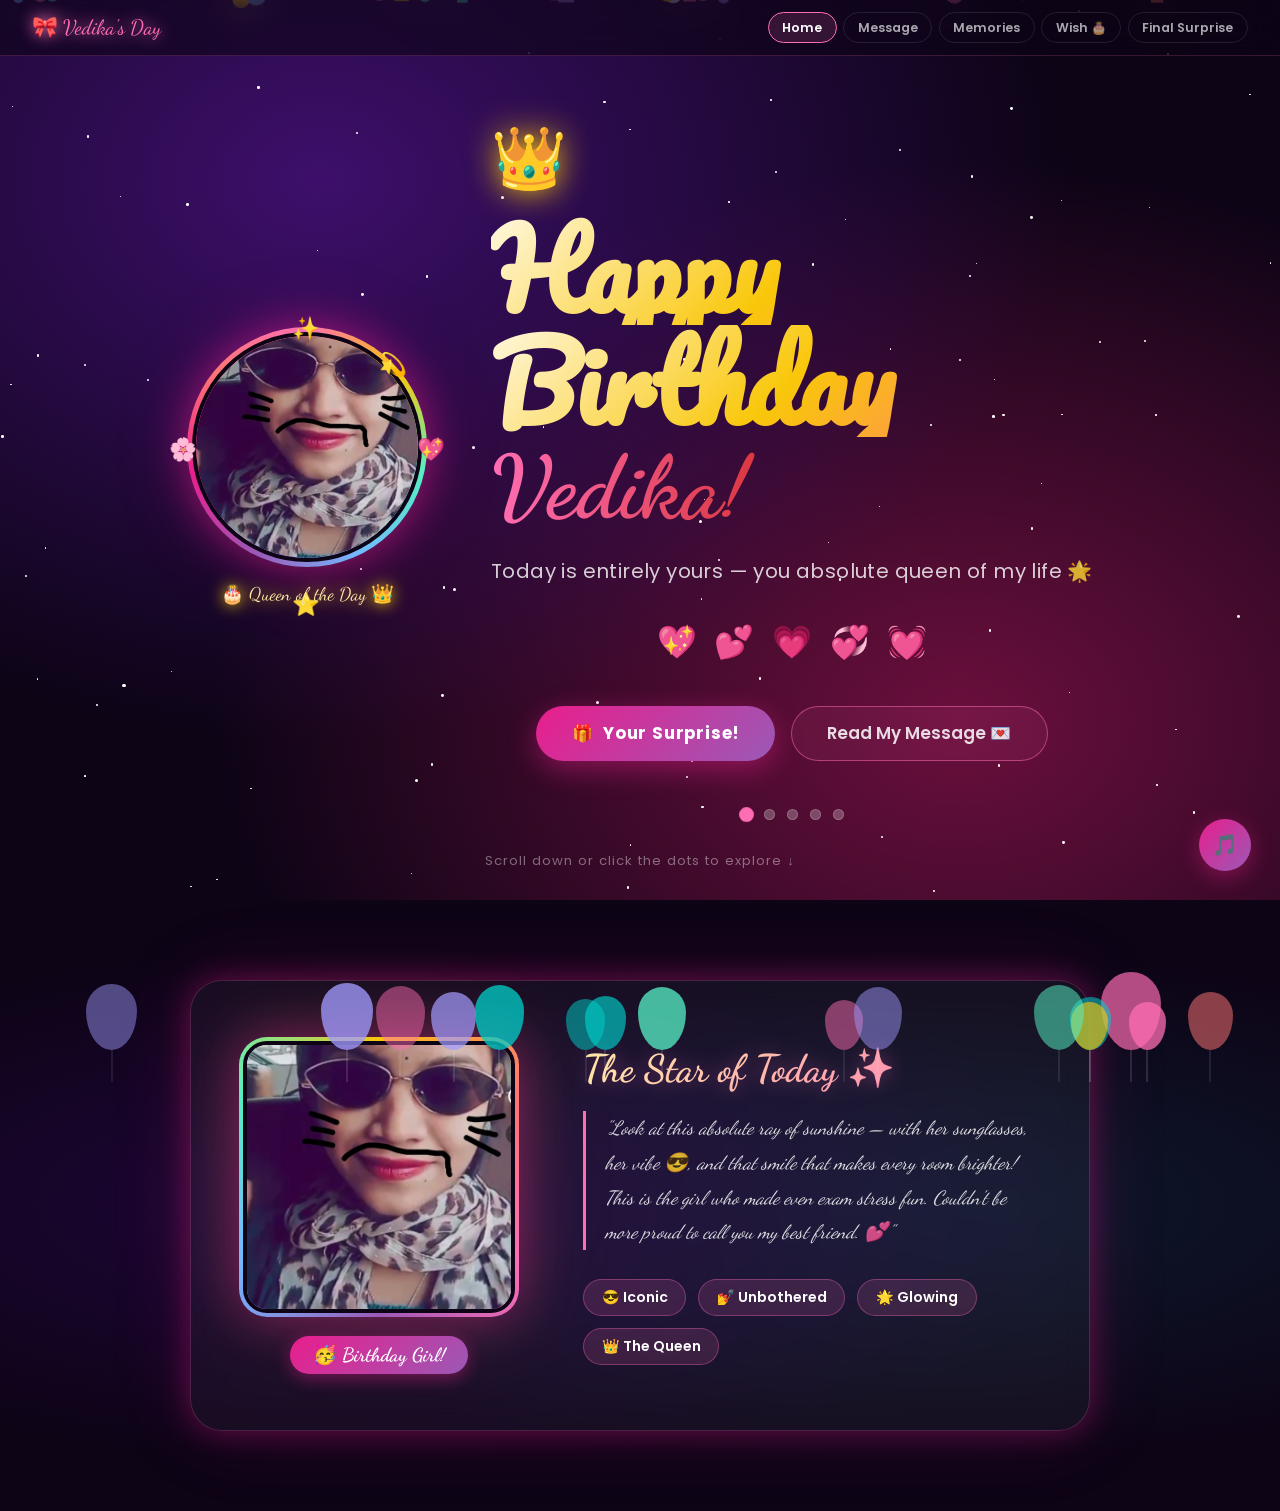
==== commit 78cfbc16: "Fix hero photo disappears at top and bump versions for cache" ====
--- a/index.html
+++ b/index.html
@@ -5,8 +5,8 @@
   <meta name="viewport" content="width=device-width, initial-scale=1.0"/>
   <title>Happy Birthday Vedika! 🎂</title>
   <meta name="description" content="A magical birthday surprise for the most amazing bestie — Happy Birthday Vedika!"/>
-  <link rel="stylesheet" href="shared.css?v=3"/>
-  <link rel="stylesheet" href="index.css?v=3"/>
+  <link rel="stylesheet" href="shared.css?v=5"/>
+  <link rel="stylesheet" href="index.css?v=5"/>
 </head>
 <body>
 
@@ -144,7 +144,7 @@
 
   <button class="music-btn" id="musicBtn" onclick="toggleMusic()" title="Toggle Birthday Music">🎵</button>
 
-  <script src="shared.js?v=3"></script>
+  <script src="shared.js?v=5"></script>
   <script>
     function openSurprise() {
       document.getElementById("modalOverlay").classList.add("open");
--- a/index.css
+++ b/index.css
@@ -191,8 +191,8 @@
   .hero-layout    { 
     flex-direction: column; 
     gap: 1.5rem; 
-    margin-top: auto; 
-    margin-bottom: auto; 
+    margin-top: 0; 
+    margin-bottom: 2rem; 
   }
   .hero-content   { text-align: center; }
   .photo-ring     { width: 180px; height: 180px; }
